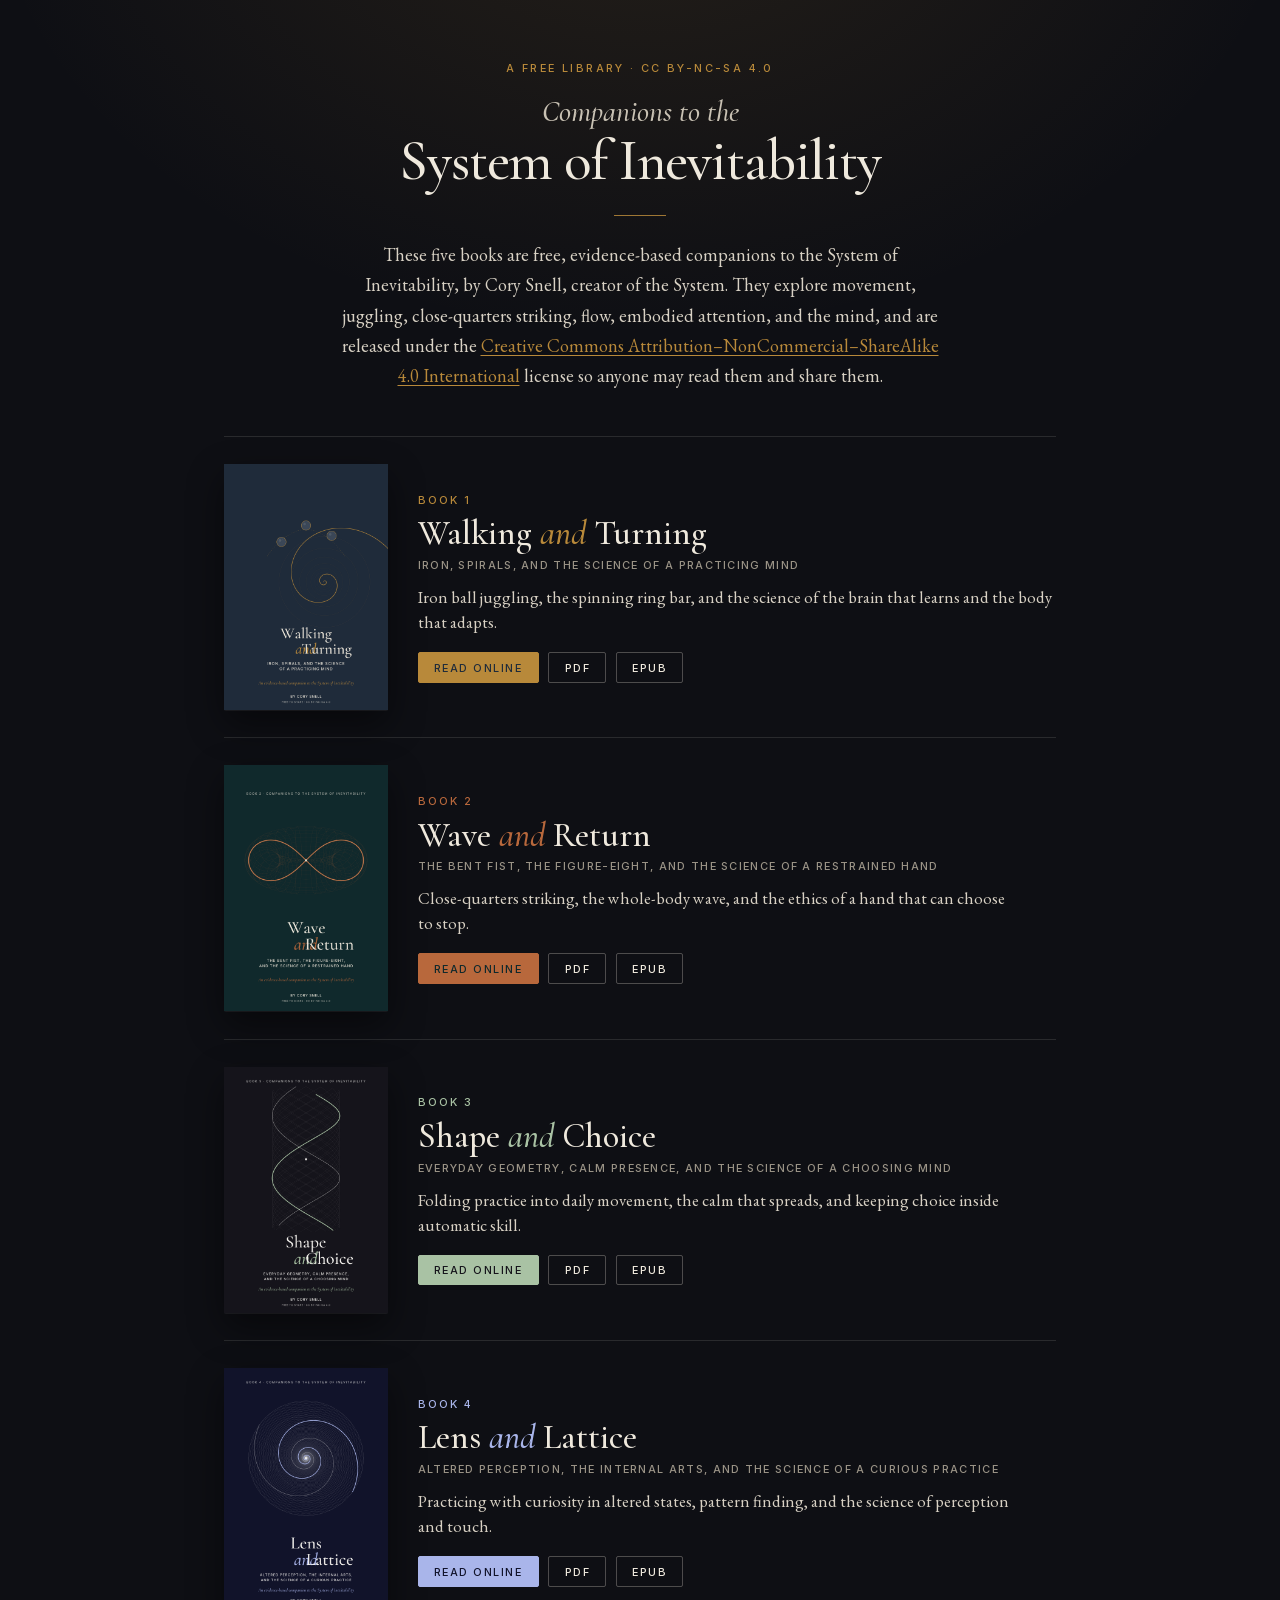
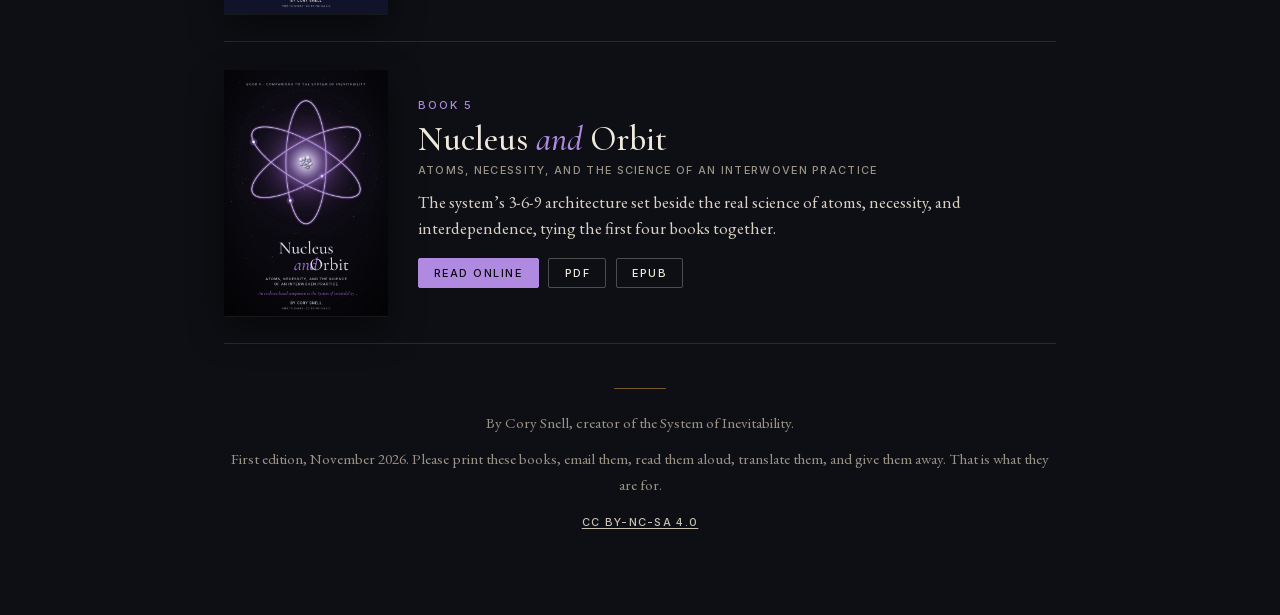
==== index.html @ 13286dfb "Publish System of Inevitability companion series by Cory Snell" ====
<!DOCTYPE html>
<html lang="en">
<head>
  <meta charset="utf-8">
  <meta name="viewport" content="width=device-width, initial-scale=1">
  <title>Companions to the System of Inevitability</title>
  <meta name="description" content="Five free, evidence-based companion books to the System of Inevitability, by Cory Snell, creator of the System. Movement, juggling, close-quarters striking, flow, embodied attention, and the mind. Read online or download as PDF or EPUB. CC BY-NC-SA 4.0.">
  <meta name="author" content="Cory Snell">
  <meta name="robots" content="index, follow">
  <link rel="stylesheet" href="css/site.css">
  <link rel="icon" href="favicon.svg" type="image/svg+xml">
</head>
<body>
  <div class="page">
    <header class="hero">
      <p class="eyebrow">A free library · CC BY-NC-SA 4.0</p>
      <h1>
        <span class="h1-lead">Companions to the</span>
        <span class="h1-main">System of Inevitability</span>
      </h1>
      <span class="ornament" aria-hidden="true"></span>
      <p class="intro">These five books are free, evidence-based companions to the System of Inevitability, by Cory Snell, creator of the System. They explore movement, juggling, close-quarters striking, flow, embodied attention, and the mind, and are released under the <a href="https://creativecommons.org/licenses/by-nc-sa/4.0/">Creative Commons Attribution–NonCommercial–ShareAlike 4.0 International</a> license so anyone may read them and share them.</p>
    </header>

    <main>
      <ol class="books">
        <li class="book book-1">
          <a class="cover-link" href="books/walking-and-turning/read.html">
            <img src="books/walking-and-turning/cover.png" width="1080" height="1620" alt="Cover of Walking and Turning: a gold spiral of three iron balls on a dark navy field.">
          </a>
          <div class="meta">
            <p class="num">Book 1</p>
            <h2>Walking <em>and</em> Turning</h2>
            <p class="sub">Iron, Spirals, and the Science of a Practicing Mind</p>
            <p class="blurb">Iron ball juggling, the spinning ring bar, and the science of the brain that learns and the body that adapts.</p>
            <p class="actions">
              <a class="btn btn-primary" href="books/walking-and-turning/read.html">Read online</a>
              <a class="btn" href="books/walking-and-turning/Walking-and-Turning.pdf">PDF</a>
              <a class="btn" href="books/walking-and-turning/Walking-and-Turning.epub" download>EPUB</a>
            </p>
          </div>
        </li>

        <li class="book book-2">
          <a class="cover-link" href="books/wave-and-return/read.html">
            <img src="books/wave-and-return/cover.png" width="1080" height="1620" alt="Cover of Wave and Return: a copper figure-eight on a deep teal field.">
          </a>
          <div class="meta">
            <p class="num">Book 2</p>
            <h2>Wave <em>and</em> Return</h2>
            <p class="sub">The Bent Fist, the Figure-Eight, and the Science of a Restrained Hand</p>
            <p class="blurb">Close-quarters striking, the whole-body wave, and the ethics of a hand that can choose to stop.</p>
            <p class="actions">
              <a class="btn btn-primary" href="books/wave-and-return/read.html">Read online</a>
              <a class="btn" href="books/wave-and-return/Wave-and-Return.pdf">PDF</a>
              <a class="btn" href="books/wave-and-return/Wave-and-Return.epub" download>EPUB</a>
            </p>
          </div>
        </li>

        <li class="book book-3">
          <a class="cover-link" href="books/shape-and-choice/read.html">
            <img src="books/shape-and-choice/cover.png" width="1080" height="1620" alt="Cover of Shape and Choice: a pale green double helix on a near-black field.">
          </a>
          <div class="meta">
            <p class="num">Book 3</p>
            <h2>Shape <em>and</em> Choice</h2>
            <p class="sub">Everyday Geometry, Calm Presence, and the Science of a Choosing Mind</p>
            <p class="blurb">Folding practice into daily movement, the calm that spreads, and keeping choice inside automatic skill.</p>
            <p class="actions">
              <a class="btn btn-primary" href="books/shape-and-choice/read.html">Read online</a>
              <a class="btn" href="books/shape-and-choice/Shape-and-Choice.pdf">PDF</a>
              <a class="btn" href="books/shape-and-choice/Shape-and-Choice.epub" download>EPUB</a>
            </p>
          </div>
        </li>

        <li class="book book-4">
          <a class="cover-link" href="books/lens-and-lattice/read.html">
            <img src="books/lens-and-lattice/cover.png" width="1080" height="1620" alt="Cover of Lens and Lattice: a pale indigo spiral on a deep violet field.">
          </a>
          <div class="meta">
            <p class="num">Book 4</p>
            <h2>Lens <em>and</em> Lattice</h2>
            <p class="sub">Altered Perception, the Internal Arts, and the Science of a Curious Practice</p>
            <p class="blurb">Practicing with curiosity in altered states, pattern finding, and the science of perception and touch.</p>
            <p class="actions">
              <a class="btn btn-primary" href="books/lens-and-lattice/read.html">Read online</a>
              <a class="btn" href="books/lens-and-lattice/Lens-and-Lattice.pdf">PDF</a>
              <a class="btn" href="books/lens-and-lattice/Lens-and-Lattice.epub" download>EPUB</a>
            </p>
          </div>
        </li>

        <li class="book book-5">
          <a class="cover-link" href="books/nucleus-and-orbit/read.html">
            <img src="books/nucleus-and-orbit/cover.png" width="1080" height="1620" alt="Cover of Nucleus and Orbit: a lavender atom with orbiting electrons on a star field.">
          </a>
          <div class="meta">
            <p class="num">Book 5</p>
            <h2>Nucleus <em>and</em> Orbit</h2>
            <p class="sub">Atoms, Necessity, and the Science of an Interwoven Practice</p>
            <p class="blurb">The system’s 3-6-9 architecture set beside the real science of atoms, necessity, and interdependence, tying the first four books together.</p>
            <p class="actions">
              <a class="btn btn-primary" href="books/nucleus-and-orbit/read.html">Read online</a>
              <a class="btn" href="books/nucleus-and-orbit/Nucleus-and-Orbit.pdf">PDF</a>
              <a class="btn" href="books/nucleus-and-orbit/Nucleus-and-Orbit.epub" download>EPUB</a>
            </p>
          </div>
        </li>
      </ol>
    </main>

    <footer class="site-footer">
      <span class="ornament" aria-hidden="true"></span>
      <p>By Cory Snell, creator of the System of Inevitability.</p>
      <p>First edition, November 2026. Please print these books, email them, read them aloud, translate them, and give them away. That is what they are for.</p>
      <p class="license"><a href="https://creativecommons.org/licenses/by-nc-sa/4.0/">CC BY-NC-SA 4.0</a></p>
    </footer>
  </div>
</body>
</html>
---- css/site.css ----
@font-face {
  font-family: "Cormorant Garamond";
  src: url("../fonts/cormorant-500.woff") format("woff");
  font-weight: 500;
  font-style: normal;
  font-display: swap;
}
@font-face {
  font-family: "Cormorant Garamond";
  src: url("../fonts/cormorant-500-italic.woff") format("woff");
  font-weight: 500;
  font-style: italic;
  font-display: swap;
}
@font-face {
  font-family: "EB Garamond";
  src: url("../fonts/eb-garamond-400.woff") format("woff");
  font-weight: 400;
  font-style: normal;
  font-display: swap;
}
@font-face {
  font-family: "EB Garamond";
  src: url("../fonts/eb-garamond-400-italic.woff") format("woff");
  font-weight: 400;
  font-style: italic;
  font-display: swap;
}
@font-face {
  font-family: "Inter";
  src: url("../fonts/inter-500.woff") format("woff");
  font-weight: 500;
  font-style: normal;
  font-display: swap;
}

:root {
  --bg: #0e0f14;
  --bg-card: #161821;
  --paper: #efe9dd;
  --muted: #9a9386;
  --line: rgba(239, 233, 221, 0.12);
  --gold: #b8893a;
  --focus: #efe9dd;
  --max: 52rem;
}

*, *::before, *::after { box-sizing: border-box; }

html { scroll-behavior: smooth; }

body {
  margin: 0;
  min-height: 100%;
  background:
    radial-gradient(ellipse 90% 40% at 50% -8%, rgba(184, 137, 58, 0.14), transparent 58%),
    var(--bg);
  color: var(--paper);
  font-family: "EB Garamond", Georgia, "Times New Roman", serif;
  font-size: 1.125rem;
  line-height: 1.65;
  -webkit-font-smoothing: antialiased;
}

img { max-width: 100%; height: auto; display: block; }

a { color: var(--gold); }

a:hover { color: #d4a85a; }

a:focus-visible {
  outline: 2px solid var(--focus);
  outline-offset: 3px;
}

.page {
  width: min(var(--max), calc(100% - 2rem));
  margin: 0 auto;
  padding: 3.25rem 0 4.5rem;
}

.hero {
  text-align: center;
  padding: 0.5rem 0 2.75rem;
}

.eyebrow {
  margin: 0 0 1.15rem;
  font-family: Inter, system-ui, sans-serif;
  font-size: 0.68rem;
  font-weight: 500;
  letter-spacing: 0.22em;
  text-transform: uppercase;
  color: var(--gold);
}

h1 {
  margin: 0;
  font-family: "Cormorant Garamond", Georgia, serif;
  font-weight: 500;
  line-height: 1.05;
  color: var(--paper);
}

.h1-lead {
  display: block;
  font-style: italic;
  font-size: clamp(1.35rem, 3.2vw, 1.85rem);
  color: #c9c2b4;
  margin-bottom: 0.15em;
}

.h1-main {
  display: block;
  font-style: normal;
  font-size: clamp(2.15rem, 6.4vw, 3.55rem);
  letter-spacing: -0.02em;
}

.ornament {
  display: block;
  width: 3.25rem;
  height: 1px;
  margin: 1.45rem auto 1.5rem;
  background: var(--gold);
  opacity: 0.85;
}

.intro {
  margin: 0 auto;
  max-width: 38rem;
  font-size: 1.12rem;
  line-height: 1.7;
  color: #d8d1c4;
  text-wrap: pretty;
}

.intro a { text-decoration: underline; text-underline-offset: 0.15em; }

.books {
  list-style: none;
  margin: 0;
  padding: 0;
}

.book {
  --accent: var(--gold);
  --btn-ink: #14151a;
  display: grid;
  grid-template-columns: 10.25rem 1fr;
  gap: 1.55rem 1.85rem;
  align-items: center;
  padding: 1.7rem 0;
  border-top: 1px solid var(--line);
}

.book:last-child { border-bottom: 1px solid var(--line); }

.book-1 { --accent: #b8893a; --btn-ink: #1f2b3a; }
.book-2 { --accent: #b8683c; --btn-ink: #10292c; }
.book-3 { --accent: #a9c2a4; --btn-ink: #15141b; }
.book-4 { --accent: #a9b5ea; --btn-ink: #11132a; }
.book-5 { --accent: #b08ae0; --btn-ink: #09090f; }

.cover-link {
  display: block;
  justify-self: center;
  width: 100%;
  max-width: 10.25rem;
  color: inherit;
  border-radius: 2px;
  box-shadow:
    0 1px 0 rgba(255, 255, 255, 0.06),
    0 14px 36px rgba(0, 0, 0, 0.48);
  transition: transform 0.28s ease, box-shadow 0.28s ease;
}

.cover-link:hover,
.cover-link:focus-visible {
  transform: translateY(-4px);
  box-shadow:
    0 1px 0 rgba(255, 255, 255, 0.08),
    0 22px 44px rgba(0, 0, 0, 0.55),
    0 0 0 1px var(--accent);
  color: inherit;
}

.cover-link img {
  width: 100%;
  aspect-ratio: 2 / 3;
  object-fit: cover;
  background: #111;
}

.meta { min-width: 0; }

.num {
  margin: 0 0 0.35rem;
  font-family: Inter, system-ui, sans-serif;
  font-size: 0.68rem;
  font-weight: 500;
  letter-spacing: 0.2em;
  text-transform: uppercase;
  color: var(--accent);
}

.meta h2 {
  margin: 0 0 0.28rem;
  font-family: "Cormorant Garamond", Georgia, serif;
  font-weight: 500;
  font-size: clamp(1.7rem, 4vw, 2.15rem);
  line-height: 1.08;
  color: var(--paper);
}

.meta h2 em {
  font-style: italic;
  font-weight: 500;
  color: var(--accent);
}

.sub {
  margin: 0 0 0.7rem;
  font-family: Inter, system-ui, sans-serif;
  font-size: 0.68rem;
  font-weight: 500;
  letter-spacing: 0.12em;
  text-transform: uppercase;
  line-height: 1.55;
  color: var(--muted);
}

.blurb {
  margin: 0 0 1.05rem;
  color: #d8d1c4;
  font-size: 1.05rem;
  line-height: 1.5;
  text-wrap: pretty;
}

.actions {
  display: flex;
  flex-wrap: wrap;
  gap: 0.55rem 0.6rem;
  margin: 0;
}

.btn {
  display: inline-flex;
  align-items: center;
  justify-content: center;
  padding: 0.48rem 0.95rem 0.42rem;
  border: 1px solid rgba(239, 233, 221, 0.28);
  border-radius: 2px;
  background: transparent;
  color: var(--paper);
  font-family: Inter, system-ui, sans-serif;
  font-size: 0.68rem;
  font-weight: 500;
  letter-spacing: 0.14em;
  text-transform: uppercase;
  text-decoration: none;
  line-height: 1.3;
  transition: background 0.2s ease, border-color 0.2s ease, color 0.2s ease;
}

.btn:hover,
.btn:focus-visible {
  border-color: var(--accent);
  color: var(--accent);
  background: rgba(255, 255, 255, 0.03);
}

.btn-primary {
  background: var(--accent);
  border-color: var(--accent);
  color: var(--btn-ink);
}

.btn-primary:hover,
.btn-primary:focus-visible {
  background: transparent;
  color: var(--accent);
  border-color: var(--accent);
}

.site-footer {
  margin-top: 2.75rem;
  text-align: center;
  color: var(--muted);
  font-size: 0.95rem;
  line-height: 1.65;
}

.site-footer .ornament { margin: 0 auto 1.4rem; opacity: 0.6; }

.site-footer p { margin: 0 0 0.7rem; }

.site-footer a { color: #c9c2b4; text-underline-offset: 0.15em; }
.site-footer a:hover { color: var(--gold); }

.license {
  font-family: Inter, system-ui, sans-serif;
  font-size: 0.68rem;
  letter-spacing: 0.12em;
  text-transform: uppercase;
  margin-top: 1rem !important;
}

@media (max-width: 680px) {
  .page { width: min(var(--max), calc(100% - 1.5rem)); padding: 2.25rem 0 3.5rem; }
  .book {
    grid-template-columns: 1fr;
    justify-items: start;
    gap: 1.15rem;
    padding: 1.55rem 0;
  }
  .cover-link { max-width: 11.5rem; }
  .hero { padding-bottom: 2.1rem; }
}

@media (prefers-reduced-motion: reduce) {
  html { scroll-behavior: auto; }
  .cover-link, .btn { transition: none; }
  .cover-link:hover, .cover-link:focus-visible { transform: none; }
}
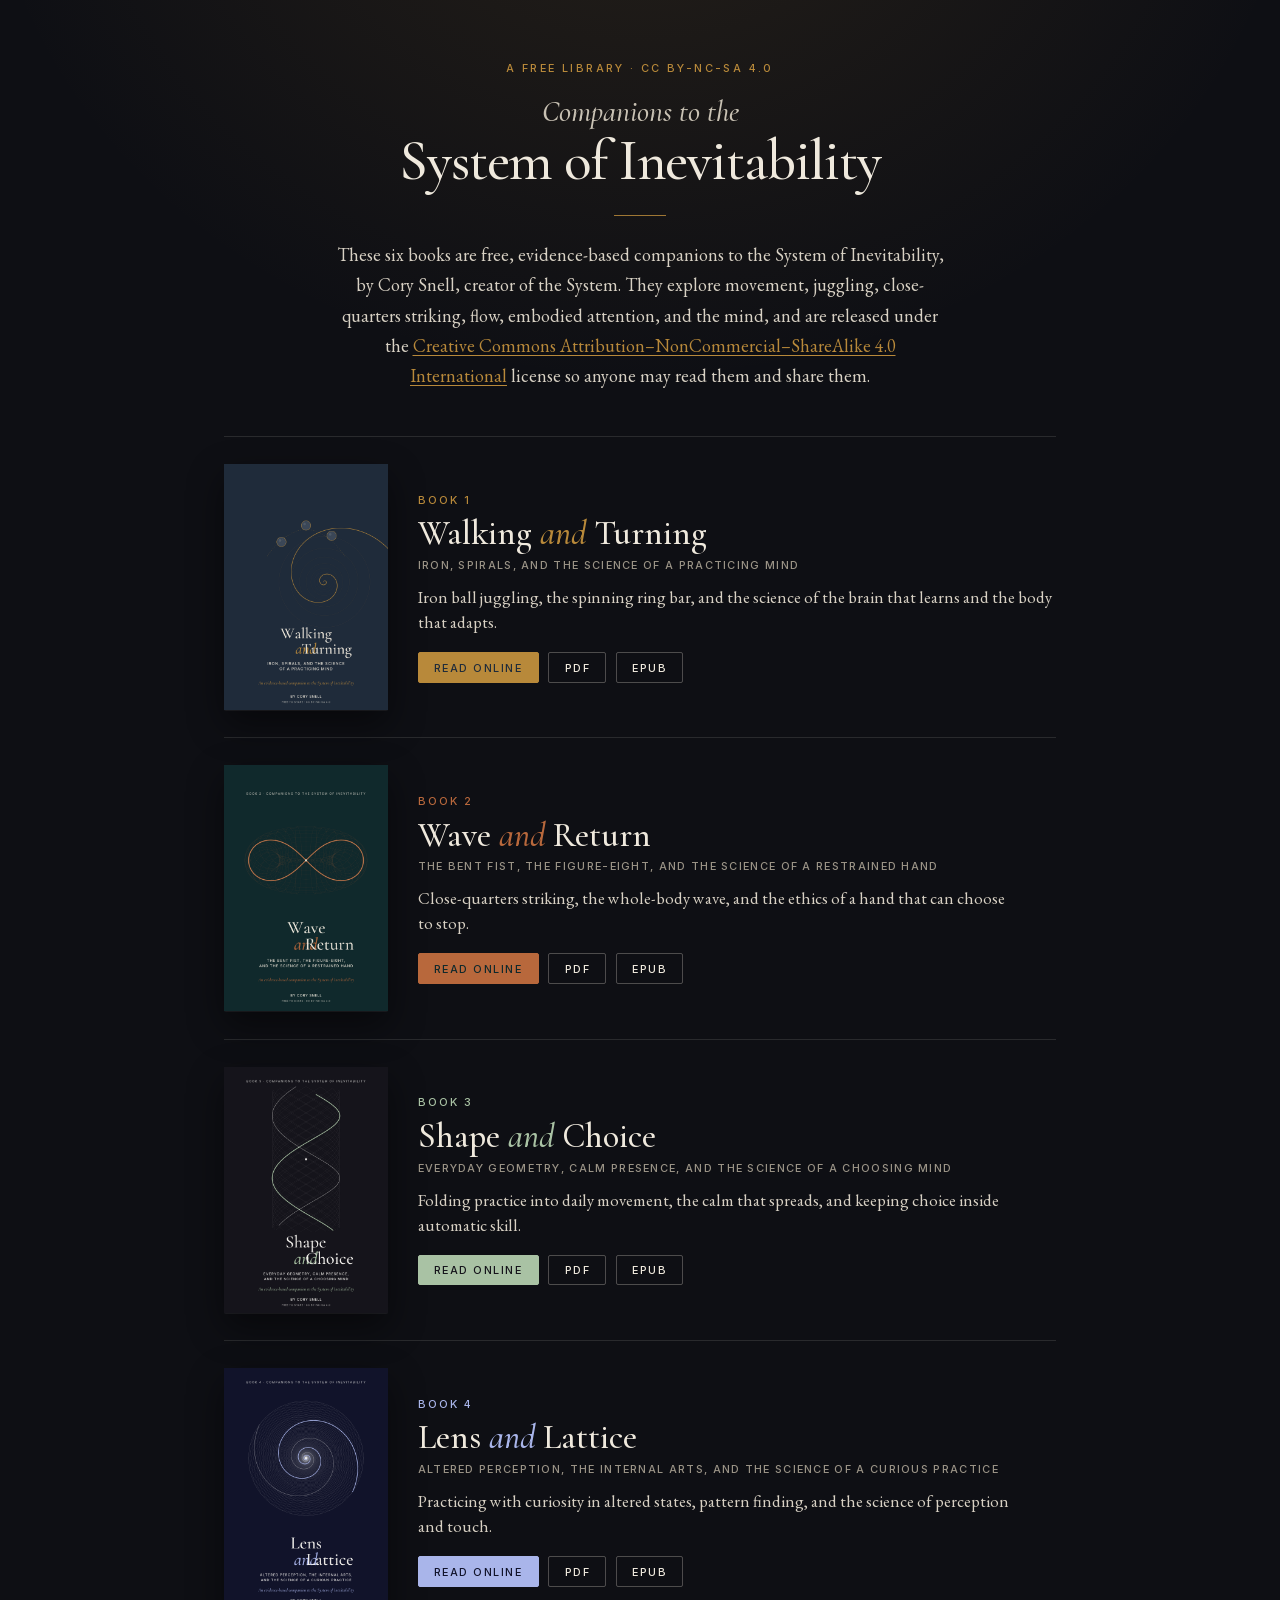
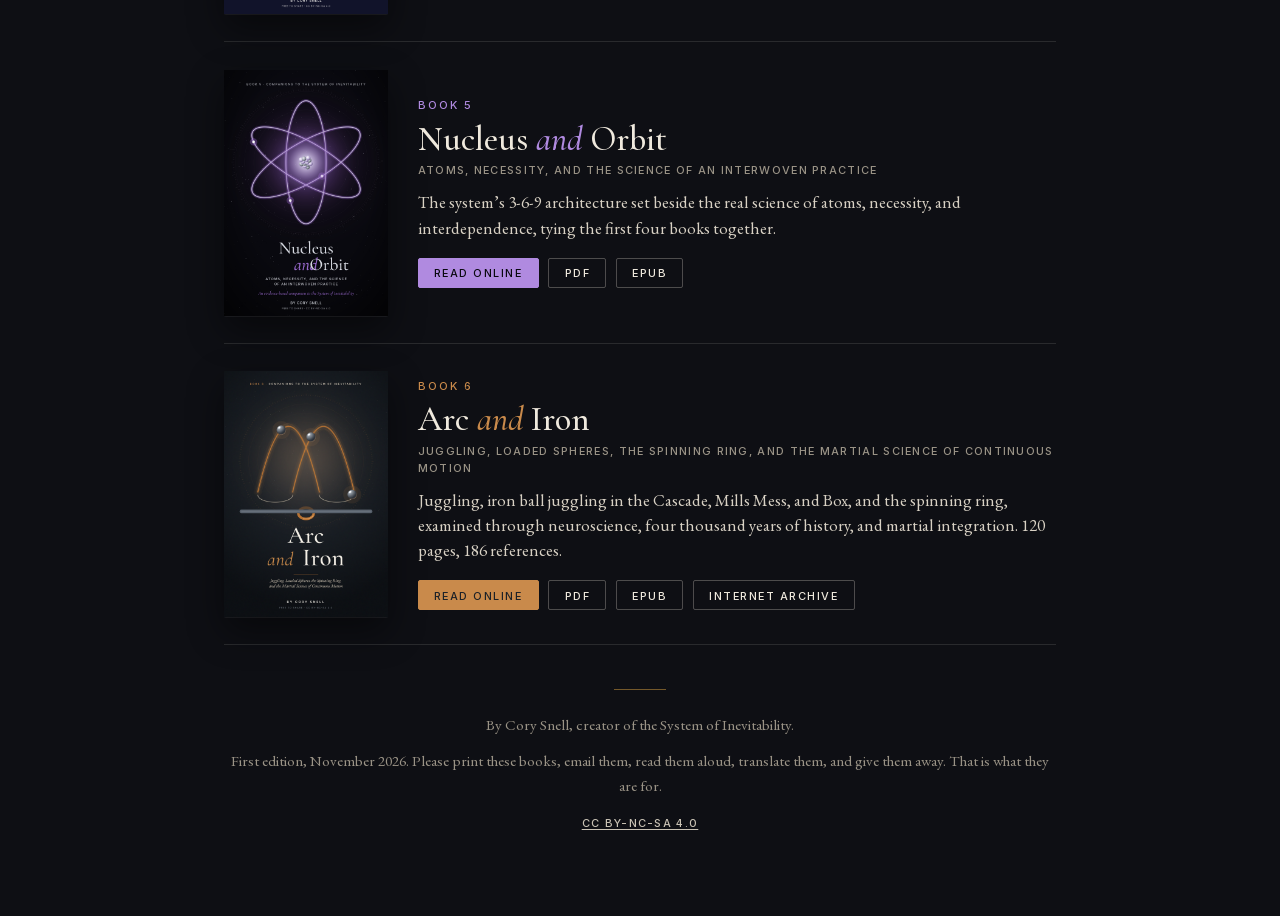
==== commit e42d0fc2: "Add Book 6, Arc and Iron, by Cory Snell Publish the sixth companion to the System of Inevitability o" ====
--- a/index.html
+++ b/index.html
@@ -4,7 +4,7 @@
   <meta charset="utf-8">
   <meta name="viewport" content="width=device-width, initial-scale=1">
   <title>Companions to the System of Inevitability</title>
-  <meta name="description" content="Five free, evidence-based companion books to the System of Inevitability, by Cory Snell, creator of the System. Movement, juggling, close-quarters striking, flow, embodied attention, and the mind. Read online or download as PDF or EPUB. CC BY-NC-SA 4.0.">
+  <meta name="description" content="Six free, evidence-based companion books to the System of Inevitability, by Cory Snell, creator of the System. Movement, juggling, close-quarters striking, flow, embodied attention, and the mind. Read online or download as PDF or EPUB. CC BY-NC-SA 4.0.">
   <meta name="author" content="Cory Snell">
   <meta name="robots" content="index, follow">
   <link rel="stylesheet" href="css/site.css">
@@ -19,7 +19,7 @@
         <span class="h1-main">System of Inevitability</span>
       </h1>
       <span class="ornament" aria-hidden="true"></span>
-      <p class="intro">These five books are free, evidence-based companions to the System of Inevitability, by Cory Snell, creator of the System. They explore movement, juggling, close-quarters striking, flow, embodied attention, and the mind, and are released under the <a href="https://creativecommons.org/licenses/by-nc-sa/4.0/">Creative Commons Attribution–NonCommercial–ShareAlike 4.0 International</a> license so anyone may read them and share them.</p>
+      <p class="intro">These six books are free, evidence-based companions to the System of Inevitability, by Cory Snell, creator of the System. They explore movement, juggling, close-quarters striking, flow, embodied attention, and the mind, and are released under the <a href="https://creativecommons.org/licenses/by-nc-sa/4.0/">Creative Commons Attribution–NonCommercial–ShareAlike 4.0 International</a> license so anyone may read them and share them.</p>
     </header>
 
     <main>
@@ -108,6 +108,24 @@
             </p>
           </div>
         </li>
+
+        <li class="book book-6">
+          <a class="cover-link" href="books/arc-and-iron/read.html">
+            <img src="books/arc-and-iron/cover.png" width="1080" height="1620" alt="Cover of Arc and Iron: three silver iron balls tracing gold crossing arcs above a spinning ring on a bar, on a dark field.">
+          </a>
+          <div class="meta">
+            <p class="num">Book 6</p>
+            <h2>Arc <em>and</em> Iron</h2>
+            <p class="sub">Juggling, Loaded Spheres, the Spinning Ring, and the Martial Science of Continuous Motion</p>
+            <p class="blurb">Juggling, iron ball juggling in the Cascade, Mills Mess, and Box, and the spinning ring, examined through neuroscience, four thousand years of history, and martial integration. 120 pages, 186 references.</p>
+            <p class="actions">
+              <a class="btn btn-primary" href="books/arc-and-iron/read.html">Read online</a>
+              <a class="btn" href="books/arc-and-iron/Arc-and-Iron.pdf">PDF</a>
+              <a class="btn" href="books/arc-and-iron/Arc-and-Iron.epub" download>EPUB</a>
+              <a class="btn" href="https://archive.org/details/arc-and-iron-inevitability-companions-6">Internet Archive</a>
+            </p>
+          </div>
+        </li>
       </ol>
     </main>
 
--- a/css/site.css
+++ b/css/site.css
@@ -161,6 +161,7 @@
 .book-3 { --accent: #a9c2a4; --btn-ink: #15141b; }
 .book-4 { --accent: #a9b5ea; --btn-ink: #11132a; }
 .book-5 { --accent: #b08ae0; --btn-ink: #09090f; }
+.book-6 { --accent: #c98a4b; --btn-ink: #1c2127; }
 
 .cover-link {
   display: block;
